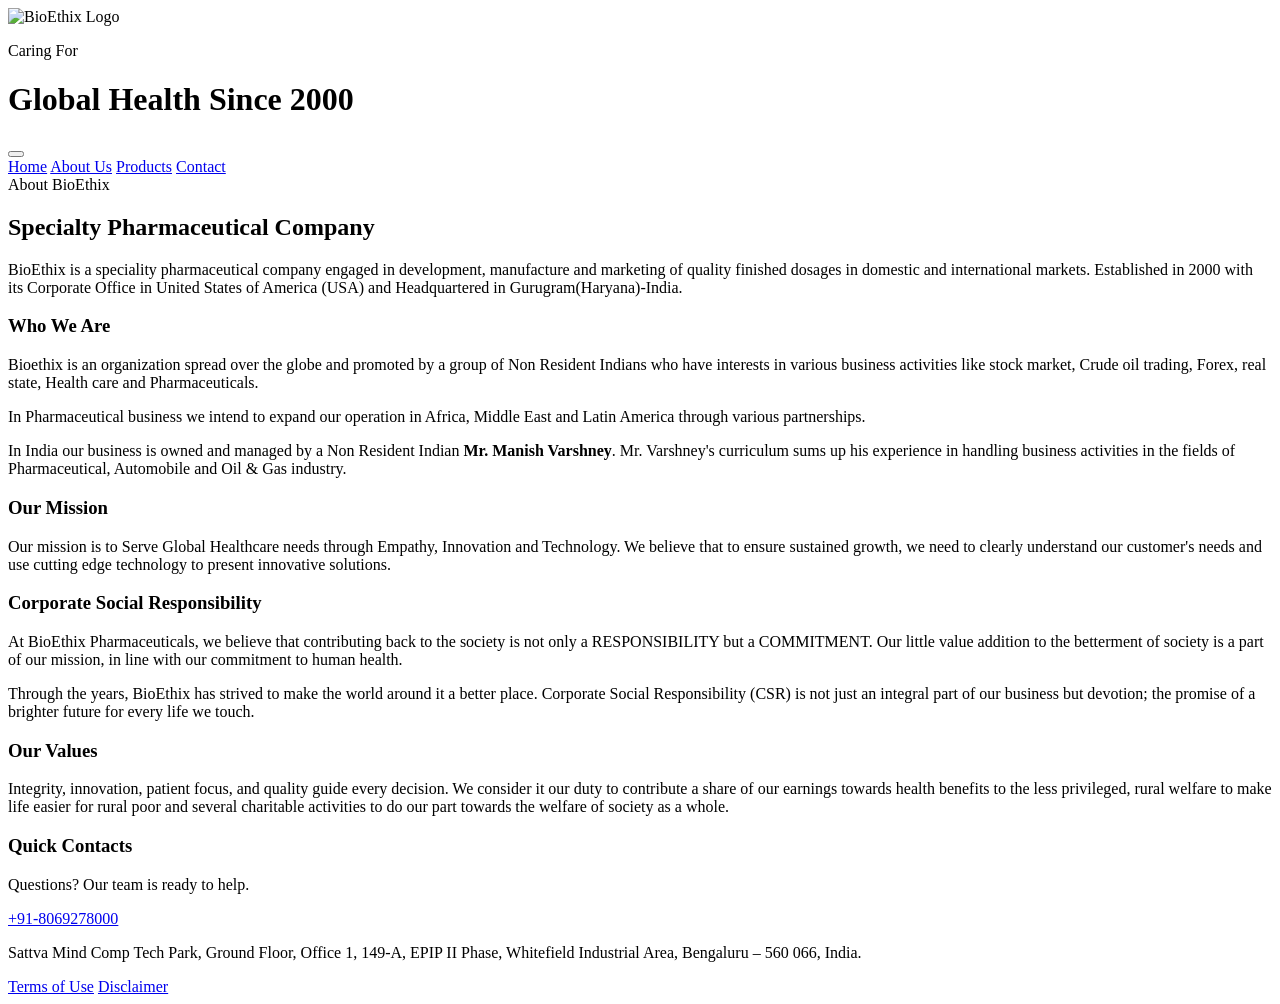
==== about.html @ 35dc86ee ".push -u origin main" ====
<!DOCTYPE html>
<html lang="en">
<head>
    <meta charset="UTF-8">
    <meta name="viewport" content="width=device-width, initial-scale=1.0">
    <title>About Us | BioEthix Pharmaceuticals – Our Mission &amp; Values</title>
    <meta name="description" content="Learn about BioEthix Pharmaceuticals – a global specialty pharma company founded in 2000, led by NRI entrepreneurs, with operations in India, USA, Africa, and the Middle East.">
    <meta name="robots" content="index, follow">
    <link rel="canonical" href="https://www.bioethix.com/about.html">

    <!-- Open Graph -->
    <meta property="og:type" content="website">
    <meta property="og:url" content="https://www.bioethix.com/about.html">
    <meta property="og:title" content="About Us | BioEthix Pharmaceuticals">
    <meta property="og:description" content="Global specialty pharma company founded in 2000. Mission, values, and CSR commitment.">
    <meta property="og:image" content="https://www.bioethix.com/logo.jpeg">
    <meta property="og:site_name" content="BioEthix Pharmaceuticals">

    <!-- Twitter Card -->
    <meta name="twitter:card" content="summary_large_image">
    <meta name="twitter:title" content="About Us | BioEthix Pharmaceuticals">
    <meta name="twitter:description" content="Global specialty pharma company founded in 2000. Mission, values, and CSR commitment.">
    <meta name="twitter:image" content="https://www.bioethix.com/logo.jpeg">

    <!-- Schema.org: AboutPage -->
    <script type="application/ld+json">
    {
      "@context": "https://schema.org",
      "@type": "AboutPage",
      "name": "About BioEthix Pharmaceuticals",
      "url": "https://www.bioethix.com/about.html",
      "description": "BioEthix Pharmaceuticals is a specialty pharma company founded in 2000, engaged in development, manufacture and marketing of quality finished dosages.",
      "publisher": {
        "@type": "Organization",
        "name": "BioEthix Pharmaceuticals Pvt. Ltd.",
        "url": "https://www.bioethix.com"
      }
    }
    </script>

    <link rel="stylesheet" href="style.css">
</head>
<body>
    <header class="site-header">
        <div class="brand">
            <img src="logo.jpeg" alt="BioEthix Logo">
            <div>
                <p>Caring For</p>
                <h1>Global Health Since 2000</h1>
            </div>
        </div>
        <button class="nav-toggle" aria-label="Toggle navigation" aria-expanded="false">
            <span></span>
            <span></span>
            <span></span>
        </button>
        <nav class="site-nav">
            <a href="index.html">Home</a>
            <a href="about.html" class="active">About Us</a>
            <a href="products.html">Products</a>
            <a href="contact.html">Contact</a>
        </nav>
    </header>

    <main>
        <section class="page-section page-intro">
            <div>
                <span class="eyebrow">About BioEthix</span>
                <h2>Specialty Pharmaceutical Company</h2>
                <p>BioEthix is a speciality pharmaceutical company engaged in development, manufacture and marketing of quality finished dosages in domestic and international markets. Established in 2000 with its Corporate Office in United States of America (USA) and Headquartered in Gurugram(Haryana)-India.</p>
            </div>
        </section>

        <section class="about-company">
            <div class="about-content">
                <h3>Who We Are</h3>
                <p>Bioethix is an organization spread over the globe and promoted by a group of Non Resident Indians who have interests in various business activities like stock market, Crude oil trading, Forex, real state, Health care and Pharmaceuticals.</p>
                <p>In Pharmaceutical business we intend to expand our operation in Africa, Middle East and Latin America through various partnerships.</p>
                <p>In India our business is owned and managed by a Non Resident Indian <strong>Mr. Manish Varshney</strong>. Mr. Varshney's curriculum sums up his experience in handling business activities in the fields of Pharmaceutical, Automobile and Oil & Gas industry.</p>
            </div>
        </section>

        <section class="overview" id="vision">
            <article>
                <h3>Our Mission</h3>
                <p>Our mission is to Serve Global Healthcare needs through Empathy, Innovation and Technology. We believe that to ensure sustained growth, we need to clearly understand our customer's needs and use cutting edge technology to present innovative solutions.</p>
            </article>
            <article>
                <h3>Corporate Social Responsibility</h3>
                <p>At BioEthix Pharmaceuticals, we believe that contributing back to the society is not only a RESPONSIBILITY but a COMMITMENT. Our little value addition to the betterment of society is a part of our mission, in line with our commitment to human health.</p>
                <p>Through the years, BioEthix has strived to make the world around it a better place. Corporate Social Responsibility (CSR) is not just an integral part of our business but devotion; the promise of a brighter future for every life we touch.</p>
            </article>
            <article>
                <h3>Our Values</h3>
                <p>Integrity, innovation, patient focus, and quality guide every decision. We consider it our duty to contribute a share of our earnings towards health benefits to the less privileged, rural welfare to make life easier for rural poor and several charitable activities to do our part towards the welfare of society as a whole.</p>
            </article>
        </section>
    </main>

    <footer class="site-footer">
        <div>
            <h3>Quick Contacts</h3>
            <p>Questions? Our team is ready to help.</p>
            <p><a href="tel:8069278000">+91-8069278000</a></p>
            <p>Sattva Mind Comp Tech Park, Ground Floor, Office 1, 149-A, EPIP II Phase, Whitefield Industrial Area, Bengaluru – 560 066, India.</p>
        </div>
        <div class="footer-links">
            <a href="#">Terms of Use</a>
            <a href="#">Disclaimer</a>
        </div>
    </footer>
    <script src="script.js"></script>
</body>
</html>
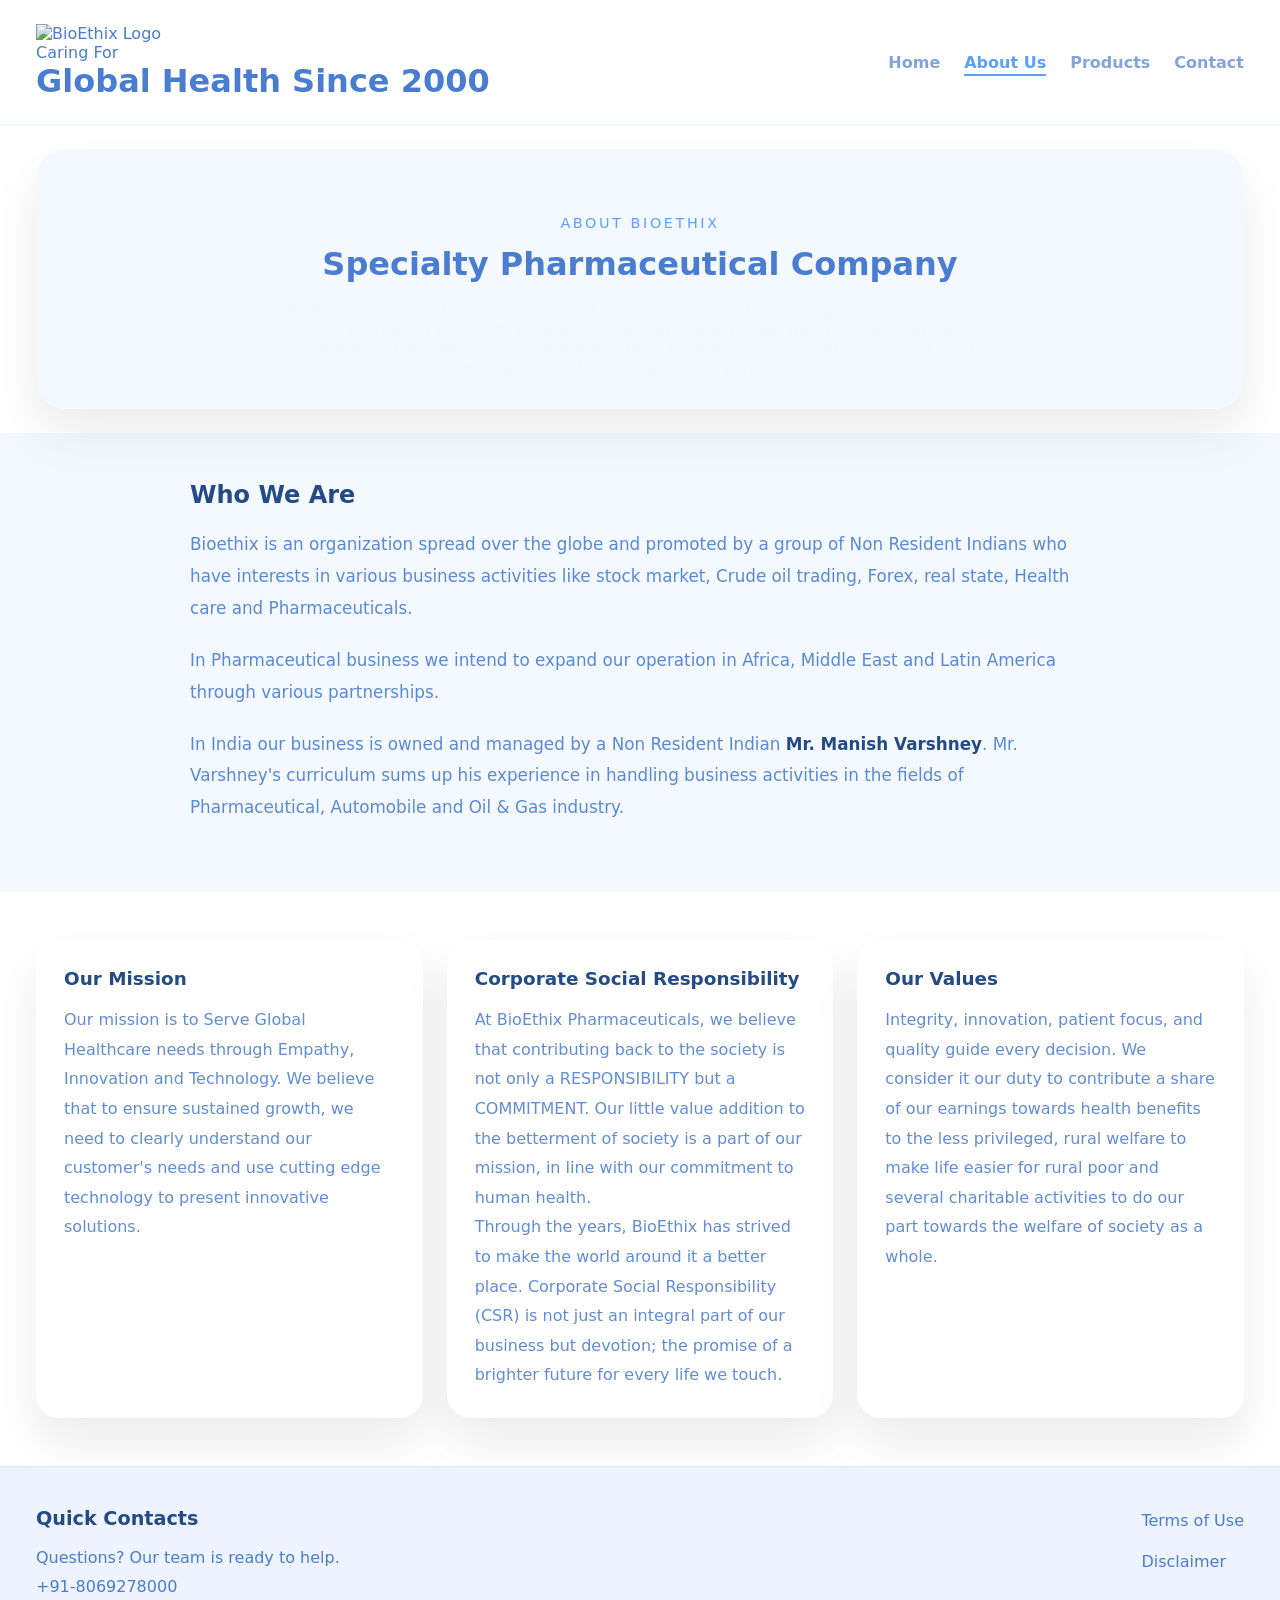
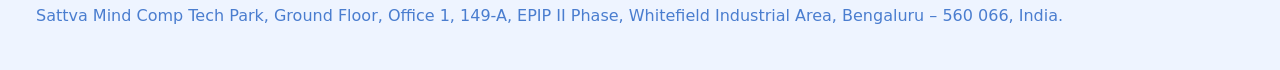
==== commit 06144c3a: ".push -u origin main" ====
--- a/about.html
+++ b/about.html
@@ -38,17 +38,17 @@
     }
     </script>
 
-    <link rel="stylesheet" href="style.css">
+    <link rel="stylesheet" href="../styles/style.css">
 </head>
 <body>
     <header class="site-header">
-        <div class="brand">
-            <img src="logo.jpeg" alt="BioEthix Logo">
+        <a href="index.html" class="brand-logo">
+            <img src="../assets/images/logo.jpeg" alt="BioEthix Logo">
             <div>
                 <p>Caring For</p>
                 <h1>Global Health Since 2000</h1>
             </div>
-        </div>
+        </a>
         <button class="nav-toggle" aria-label="Toggle navigation" aria-expanded="false">
             <span></span>
             <span></span>
@@ -109,6 +109,6 @@
             <a href="#">Disclaimer</a>
         </div>
     </footer>
-    <script src="script.js"></script>
+    <script src="../scripts/script.js"></script>
 </body>
 </html>
--- a/styles/style.css
+++ b/styles/style.css
@@ -0,0 +1,1992 @@
+* {
+    margin: 0;
+    padding: 0;
+    box-sizing: border-box;
+}
+
+:root {
+    --bg: #ffffff;
+    --surface: #f4f8ff;
+    --surface-soft: #eef4ff;
+    --text: #4a7dcf;
+    --muted: #82a4d8;
+    --primary: #5aa0ff;
+    --primary-soft: #346bbf;
+    --accent: #82b4ff;
+    --border: rgba(90, 160, 255, 0.14);
+    --shadow: 0 24px 50px rgba(0, 0, 0, 0.08);
+}
+
+html, body {
+    width: 100%;
+    min-height: 100%;
+    font-family: 'Inter', system-ui, -apple-system, BlinkMacSystemFont, 'Segoe UI', sans-serif;
+    color: var(--text);
+    background: var(--bg);
+}
+
+.page-section {
+    padding: 64px 36px 32px;
+    background: var(--surface);
+    margin: 24px 36px;
+    border-radius: 30px;
+    box-shadow: var(--shadow);
+    transition: transform 0.25s ease, box-shadow 0.25s ease, border-color 0.25s ease;
+}
+
+.page-section:hover {
+    transform: translateY(-4px);
+    box-shadow: 0 28px 70px rgba(0, 0, 0, 0.12);
+    border: 1px solid rgba(90, 160, 255, 0.18);
+}
+
+.page-section.page-intro {
+    display: flex;
+    align-items: center;
+    justify-content: center;
+    text-align: center;
+    animation: fadeInUp 0.85s ease both;
+}
+
+.page-section.page-intro .eyebrow {
+    margin-bottom: 14px;
+}
+
+.page-section.page-intro h2 {
+    font-size: clamp(2rem, 2.4vw, 2.8rem);
+    margin-bottom: 18px;
+}
+
+.page-section.page-intro p {
+    max-width: 720px;
+    margin: 0 auto;
+    color: rgba(74, 125, 207, 0.82);
+}
+
+img {
+    max-width: 100%;
+    display: block;
+    transition: transform 0.25s ease, filter 0.25s ease;
+}
+
+img:hover {
+    transform: scale(1.03);
+    filter: brightness(1.05);
+}
+
+a {
+    color: inherit;
+    text-decoration: none;
+}
+
+.site-header {
+    display: flex;
+    align-items: center;
+    justify-content: space-between;
+    padding: 24px 36px;
+    background: rgba(255, 255, 255, 0.96);
+    border-bottom: 1px solid var(--border);
+    backdrop-filter: blur(10px);
+    position: sticky;
+    top: 0;
+    z-index: 1000;
+    animation: fadeInDown 0.8s ease both;
+}
+
+.brand {
+    display: flex;
+    align-items: center;
+    gap: 16px;
+}
+
+.brand img {
+    width: 72px;
+    height: auto;
+    object-fit: contain;
+    border-radius: 12px;
+    box-shadow: 0 10px 20px rgba(0,0,0,0.08);
+    transition: transform 0.25s ease, box-shadow 0.25s ease;
+}
+
+.brand img:hover {
+    transform: scale(1.08);
+    box-shadow: 0 16px 28px rgba(0,0,0,0.16);
+}
+
+.brand p {
+    font-size: 0.95rem;
+    color: var(--muted);
+    margin-bottom: 4px;
+}
+
+.brand h1 {
+    font-size: 1.35rem;
+    color: #234b86;
+}
+
+.site-nav a {
+    position: relative;
+    font-weight: 600;
+    color: var(--muted);
+    transition: color 0.2s ease;
+}
+
+.site-nav a:hover,
+.site-nav a.active {
+    color: var(--primary);
+}
+
+.site-nav a:hover::after,
+.site-nav a.active::after {
+    width: 100%;
+}
+
+.site-nav {
+    display: flex;
+    gap: 24px;
+    align-items: center;
+}
+
+.site-nav a {
+    position: relative;
+    font-weight: 600;
+    color: var(--muted);
+    transition: color 0.2s ease;
+}
+
+.site-nav a::after {
+    content: "";
+    position: absolute;
+    left: 0;
+    bottom: -4px;
+    width: 0;
+    height: 2px;
+    background: var(--primary);
+    transition: width 0.25s ease;
+}
+
+.site-nav a:hover,
+.site-nav a.active {
+    color: var(--primary);
+}
+
+.site-nav a:hover::after,
+.site-nav a.active::after {
+    width: 100%;
+}
+
+.page-section {
+    padding: 64px 36px 32px;
+    background: var(--surface);
+    margin: 24px 36px;
+    border-radius: 30px;
+    box-shadow: var(--shadow);
+}
+
+.page-section.page-intro {
+    display: flex;
+    align-items: center;
+    justify-content: center;
+    text-align: center;
+    animation: fadeInUp 0.85s ease both;
+}
+
+.page-section.page-intro .eyebrow {
+    margin-bottom: 14px;
+}
+
+.page-section.page-intro h2 {
+    font-size: clamp(2rem, 2.4vw, 2.8rem);
+    margin-bottom: 18px;
+}
+
+.page-section.page-intro p {
+    max-width: 720px;
+    margin: 0 auto;
+    color: rgba(243, 248, 255, 0.82);
+}
+
+.hero {
+    display: grid;
+    grid-template-columns: 1.2fr 0.8fr;
+    align-items: center;
+    gap: 40px;
+    padding: 72px 36px 48px;
+}
+
+.hero-copy {
+    max-width: 620px;
+    animation: fadeInUp 0.85s ease both;
+}
+
+.eyebrow {
+    display: inline-block;
+    font-size: 0.9rem;
+    letter-spacing: 0.18em;
+    text-transform: uppercase;
+    color: var(--primary);
+    margin-bottom: 18px;
+}
+
+.hero-copy h2 {
+    font-size: clamp(2rem, 3vw, 3.4rem);
+    line-height: 1.05;
+    max-width: 10ch;
+    color: #234b86;
+    margin-bottom: 22px;
+}
+
+.hero-copy p {
+    font-size: 1rem;
+    line-height: 1.8;
+    color: rgba(74, 125, 207, 0.9);
+    margin-bottom: 30px;
+}
+
+.btn-secondary {
+    background: rgba(90, 160, 255, 0.12);
+    color: var(--primary);
+    border: 1px solid rgba(90, 160, 255, 0.24);
+}
+
+.hero-actions {
+    display: flex;
+    gap: 16px;
+    flex-wrap: wrap;
+}
+
+.btn {
+    display: inline-flex;
+    align-items: center;
+    justify-content: center;
+    padding: 14px 26px;
+    border-radius: 32px;
+    font-weight: 700;
+    transition: transform 0.2s ease, background 0.2s ease, box-shadow 0.2s ease;
+}
+
+.btn:hover {
+    transform: translateY(-2px);
+    box-shadow: 0 20px 36px rgba(90, 160, 255, 0.24);
+}
+
+.btn-primary {
+    background: linear-gradient(135deg, var(--accent), var(--primary));
+    color: #fff;
+    box-shadow: 0 12px 24px rgba(90, 160, 255, 0.2);
+}
+
+.btn-secondary {
+    background: rgba(255, 255, 255, 0.08);
+    color: var(--accent);
+    border: 1px solid rgba(90, 160, 255, 0.25);
+}
+
+.hero-media {
+    display: flex;
+    justify-content: center;
+    animation: fadeInUp 0.8s ease both;
+}
+
+.highlight-card {
+    width: 100%;
+    min-height: 320px;
+    padding: 28px;
+    border-radius: 30px;
+    background: linear-gradient(180deg, #e8f3ff 0%, #ffffff 100%);
+    box-shadow: 0 20px 45px rgba(0, 0, 0, 0.12);
+    display: flex;
+    flex-direction: column;
+    justify-content: center;
+    gap: 16px;
+    animation: fadeInUp 0.9s ease both;
+    transition: transform 0.25s ease, box-shadow 0.25s ease, border-color 0.25s ease;
+}
+
+.highlight-card:hover {
+    transform: translateY(-4px);
+    box-shadow: 0 28px 60px rgba(90, 160, 255, 0.14);
+    border: 1px solid rgba(90, 160, 255, 0.16);
+}
+
+.vision-card {
+    cursor: pointer;
+    transition: transform 0.28s ease, box-shadow 0.28s ease, background 0.28s ease;
+}
+
+.vision-card:hover {
+    transform: translateY(-4px);
+    box-shadow: 0 22px 44px rgba(90, 160, 255, 0.16);
+}
+
+.vision-card.pop {
+    transform: scale(1.04);
+    background: linear-gradient(135deg, #ffffff 0%, #e8f3ff 100%);
+    box-shadow: 0 30px 60px rgba(90, 160, 255, 0.16);
+}
+
+.vision-card.pop span,
+.vision-card.pop p {
+    color: #234b86;
+}
+
+.vision-card.pop::after {
+    content: "Popped — click again to close";
+    display: block;
+    margin-top: 18px;
+    font-size: 0.92rem;
+    color: #0f4d91;
+}
+
+.highlight-card span {
+    font-weight: 700;
+    color: var(--accent);
+    text-transform: uppercase;
+    letter-spacing: 0.18em;
+}
+
+.highlight-card p {
+    color: #234b86;
+    font-size: 1.05rem;
+    line-height: 1.8;
+}
+
+.overview {
+    display: grid;
+    grid-template-columns: repeat(3, minmax(0, 1fr));
+    gap: 24px;
+    padding: 48px 36px;
+}
+
+.overview article {
+    background: #ffffff;
+    padding: 28px;
+    border-radius: 24px;
+    box-shadow: var(--shadow);
+    animation: fadeInUp 0.9s ease both;
+    transition: transform 0.25s ease, box-shadow 0.25s ease, border-color 0.25s ease;
+}
+
+.overview article:hover {
+    transform: translateY(-4px);
+    box-shadow: 0 28px 60px rgba(90, 160, 255, 0.12);
+    border: 1px solid rgba(90, 160, 255, 0.16);
+}
+
+.overview h3 {
+    font-size: 1.15rem;
+    margin-bottom: 16px;
+    color: #234b86;
+}
+
+.overview p {
+    color: rgba(74, 125, 207, 0.88);
+    line-height: 1.85;
+}
+
+.product-section {
+    padding: 24px 36px 48px;
+}
+
+.section-header {
+    max-width: 720px;
+    margin-bottom: 28px;
+}
+
+.section-header h2 {
+    font-size: 2rem;
+    color: #234b86;
+    margin-bottom: 12px;
+}
+
+.section-header p {
+    color: rgba(74, 125, 207, 0.88);
+    line-height: 1.8;
+}
+
+.product-group {
+    margin-bottom: 24px;
+    background: var(--surface);
+    border: 1px solid rgba(255, 255, 255, 0.08);
+    border-radius: 20px;
+    padding: 20px;
+    box-shadow: 0 16px 40px rgba(0, 0, 0, 0.12);
+    transition: transform 0.25s ease, box-shadow 0.25s ease, border-color 0.25s ease;
+}
+
+.product-group:hover {
+    transform: translateY(-4px);
+    box-shadow: 0 24px 50px rgba(90, 160, 255, 0.14);
+    border: 1px solid rgba(90, 160, 255, 0.16);
+}
+
+.product-group-header {
+    margin-bottom: 0;
+}
+
+.product-group-intro {
+    display: grid;
+    grid-template-columns: 120px 1fr;
+    gap: 16px;
+    align-items: center;
+    margin-bottom: 16px;
+}
+
+.product-group-media {
+    border-radius: 16px;
+    overflow: hidden;
+    box-shadow: 0 12px 32px rgba(0, 0, 0, 0.15);
+    min-height: 120px;
+}
+
+.product-group-media img {
+    width: 100%;
+    height: 100%;
+    object-fit: cover;
+    display: block;
+}
+
+.product-group-header {
+    margin-bottom: 0;
+}
+
+.product-group-header h3 {
+    font-size: 1.35rem;
+    color: #234b86;
+    margin-bottom: 6px;
+    letter-spacing: 0.02em;
+}
+
+.product-group-header p {
+    color: rgba(74, 125, 207, 0.88);
+    line-height: 1.5;
+    font-size: 0.9rem;
+    max-width: 780px;
+}
+
+.product-grid {
+    display: grid;
+    grid-template-columns: repeat(4, minmax(160px, 1fr));
+    gap: 14px;
+}
+
+.product-card {
+    position: relative;
+    background: #ffffff;
+    padding: 14px;
+    border-radius: 18px;
+    min-height: 260px;
+    border: 1px solid rgba(90, 160, 255, 0.12);
+    box-shadow: 0 16px 32px rgba(0, 0, 0, 0.06);
+    transition: transform 0.28s ease, box-shadow 0.28s ease, background 0.28s ease;
+    cursor: pointer;
+    overflow: hidden;
+    animation: fadeInUp 0.65s ease both;
+}
+
+.product-card::before {
+    content: "";
+    position: absolute;
+    inset: 0;
+    border-radius: inherit;
+    pointer-events: none;
+    box-shadow: inset 0 0 0 1px rgba(90, 160, 255, 0.06);
+}
+
+.product-card:hover {
+    transform: translateY(-6px) scale(1.01);
+    box-shadow: 0 24px 48px rgba(90, 160, 255, 0.14);
+    background: #f4f8ff;
+}
+
+.product-card:nth-child(4n+1) {
+    animation-delay: 0.04s;
+}
+
+.product-card:nth-child(4n+2) {
+    animation-delay: 0.08s;
+}
+
+.product-card:nth-child(4n+3) {
+    animation-delay: 0.12s;
+}
+
+.product-card:nth-child(4n+4) {
+    animation-delay: 0.16s;
+}
+
+.product-card.expanded {
+    transform: scale(1.03);
+    z-index: 2;
+    box-shadow: 0 32px 80px rgba(90, 160, 255, 0.22);
+    background: linear-gradient(180deg, #ffffff 0%, #e9f1ff 100%);
+}
+
+.product-card.expanded .product-image img {
+    transform: scale(1.14);
+}
+
+.product-card.expanded h4 {
+    font-size: 1.35rem;
+}
+
+.product-card.expanded p {
+    font-size: 1.02rem;
+}
+
+.product-card.expanded::after {
+    content: "Click again to collapse";
+    display: block;
+    margin-top: 18px;
+    font-size: 0.9rem;
+    color: #2851a3;
+}
+
+.product-image {
+    overflow: hidden;
+    border-radius: 12px;
+    margin-bottom: 10px;
+    min-height: 100px;
+    aspect-ratio: 4 / 3;
+}
+
+.product-image img,
+.product-card > img {
+    width: 100%;
+    height: 120px;
+    display: block;
+    object-fit: cover;
+    object-position: center;
+    border-radius: 12px;
+    margin-bottom: 14px;
+    transition: transform 0.35s ease;
+}
+
+.product-card:hover > img,
+.product-card:hover .product-image img {
+    transform: scale(1.05);
+}
+
+.product-card h4 {
+    color: #1a4d8f;
+    margin-bottom: 8px;
+    font-size: 1.1rem;
+    font-weight: 800;
+    display: flex;
+    align-items: center;
+    gap: 6px;
+    flex-wrap: wrap;
+    background: linear-gradient(135deg, #1a4d8f 0%, #2563eb 50%, #3b82f6 100%);
+    -webkit-background-clip: text;
+    -webkit-text-fill-color: transparent;
+    background-clip: text;
+}
+
+.trademark {
+    display: inline-flex;
+    align-items: center;
+    justify-content: center;
+    font-size: 0.6em;
+    font-weight: 900;
+    color: white;
+    background: #e63946;
+    border-radius: 50%;
+    width: 1.2em;
+    height: 1.2em;
+    padding: 0;
+    margin: 0;
+    line-height: 1;
+}
+
+.product-card p {
+    color: #5f6c7a;
+    line-height: 1.5;
+    font-size: 0.85rem;
+    margin-bottom: 6px;
+}
+
+.product-card .tagline {
+    color: #5aa0ff;
+    font-weight: 600;
+    font-size: 0.9rem;
+    margin-bottom: 10px;
+}
+
+/* Women Care - Individual Product Colors */
+.product-group:nth-child(1) .product-card:nth-child(1) h4 {
+    background: linear-gradient(90deg, #c41e3a 0%, #ffd700 100%);
+    -webkit-background-clip: text;
+    -webkit-text-fill-color: transparent;
+    background-clip: text;
+}
+
+.product-group:nth-child(1) .product-card:nth-child(2) h4 {
+    background: linear-gradient(90deg, #8b1538 0%, #d4af37 100%);
+    -webkit-background-clip: text;
+    -webkit-text-fill-color: transparent;
+    background-clip: text;
+}
+
+.product-group:nth-child(1) .product-card:nth-child(3) h4 {
+    background: linear-gradient(90deg, #1e3a8a 0%, #fbbf24 100%);
+    -webkit-background-clip: text;
+    -webkit-text-fill-color: transparent;
+    background-clip: text;
+}
+
+.product-group:nth-child(1) .product-card:nth-child(4) h4 {
+    background: linear-gradient(90deg, #dc2626 0%, #fbbf24 100%);
+    -webkit-background-clip: text;
+    -webkit-text-fill-color: transparent;
+    background-clip: text;
+}
+
+.product-group:nth-child(1) .product-card:nth-child(5) h4 {
+    background: linear-gradient(90deg, #7c2d12 0%, #dc2626 100%);
+    -webkit-background-clip: text;
+    -webkit-text-fill-color: transparent;
+    background-clip: text;
+}
+
+.product-group:nth-child(1) .product-card:nth-child(6) h4 {
+    background: linear-gradient(90deg, #1e40af 0%, #ec4899 100%);
+    -webkit-background-clip: text;
+    -webkit-text-fill-color: transparent;
+    background-clip: text;
+}
+
+.product-group:nth-child(1) .product-card:nth-child(7) h4 {
+    background: linear-gradient(90deg, #166534 0%, #fbbf24 100%);
+    -webkit-background-clip: text;
+    -webkit-text-fill-color: transparent;
+    background-clip: text;
+}
+
+.product-group:nth-child(1) .product-card:nth-child(8) h4 {
+    background: linear-gradient(90deg, #c41e3a 0%, #fbbf24 100%);
+    -webkit-background-clip: text;
+    -webkit-text-fill-color: transparent;
+    background-clip: text;
+}
+
+.product-group:nth-child(1) .product-card:nth-child(9) h4 {
+    background: linear-gradient(90deg, #c41e3a 0%, #fbbf24 100%);
+    -webkit-background-clip: text;
+    -webkit-text-fill-color: transparent;
+    background-clip: text;
+}
+
+/* Kids Care - Individual Product Colors */
+.product-group:nth-child(2) .product-card:nth-child(1) h4 {
+    background: linear-gradient(90deg, #5b21b6 0%, #22c55e 100%);
+    -webkit-background-clip: text;
+    -webkit-text-fill-color: transparent;
+    background-clip: text;
+}
+
+.product-group:nth-child(2) .product-card:nth-child(2) h4 {
+    background: linear-gradient(90deg, #0369a1 0%, #fbbf24 100%);
+    -webkit-background-clip: text;
+    -webkit-text-fill-color: transparent;
+    background-clip: text;
+}
+
+.product-group:nth-child(2) .product-card:nth-child(3) h4 {
+    background: linear-gradient(90deg, #1e3a8a 0%, #dc2626 100%);
+    -webkit-background-clip: text;
+    -webkit-text-fill-color: transparent;
+    background-clip: text;
+}
+
+.product-group:nth-child(2) .product-card:nth-child(4) h4 {
+    background: linear-gradient(90deg, #dc2626 0%, #fbbf24 100%);
+    -webkit-background-clip: text;
+    -webkit-text-fill-color: transparent;
+    background-clip: text;
+}
+
+.product-group:nth-child(2) .product-card:nth-child(5) h4 {
+    background: linear-gradient(90deg, #dc2626 0%, #fbbf24 100%);
+    -webkit-background-clip: text;
+    -webkit-text-fill-color: transparent;
+    background-clip: text;
+}
+
+/* Bone & Joint - Individual Product Colors */
+.product-group:nth-child(3) .product-card:nth-child(1) h4 {
+    background: linear-gradient(90deg, #1e3a8a 0%, #fbbf24 100%);
+    -webkit-background-clip: text;
+    -webkit-text-fill-color: transparent;
+    background-clip: text;
+}
+
+.product-group:nth-child(3) .product-card:nth-child(2) h4 {
+    background: linear-gradient(90deg, #1e3a8a 0%, #1e40af 100%);
+    -webkit-background-clip: text;
+    -webkit-text-fill-color: transparent;
+    background-clip: text;
+}
+
+.product-group:nth-child(3) .product-card:nth-child(3) h4 {
+    background: linear-gradient(90deg, #ea580c 0%, #dc2626 100%);
+    -webkit-background-clip: text;
+    -webkit-text-fill-color: transparent;
+    background-clip: text;
+}
+
+.product-group:nth-child(3) .product-card:nth-child(4) h4 {
+    background: linear-gradient(90deg, #1e3a8a 0%, #3b82f6 100%);
+    -webkit-background-clip: text;
+    -webkit-text-fill-color: transparent;
+    background-clip: text;
+}
+
+.product-group:nth-child(3) .product-card:nth-child(5) h4 {
+    background: linear-gradient(90deg, #1e3a8a 0%, #fbbf24 100%);
+    -webkit-background-clip: text;
+    -webkit-text-fill-color: transparent;
+    background-clip: text;
+}
+
+.product-card .ingredients {
+    color: #4a7dcf;
+    font-size: 0.8rem;
+    line-height: 1.4;
+    font-weight: 500;
+}
+
+.stats {
+    display: grid;
+    grid-template-columns: repeat(3, minmax(0, 1fr));
+    gap: 20px;
+    padding: 0 36px 48px;
+}
+
+.stat-card {
+    background: #ffffff;
+    border-radius: 24px;
+    padding: 28px;
+    text-align: center;
+    box-shadow: 0 20px 40px rgba(0,0,0,0.05);
+    transition: transform 0.25s ease, box-shadow 0.25s ease, border-color 0.25s ease;
+}
+
+.stat-card:hover {
+    transform: translateY(-4px);
+    box-shadow: 0 28px 50px rgba(90, 160, 255, 0.12);
+    border: 1px solid rgba(90, 160, 255, 0.16);
+}
+
+.stat-card strong {
+    display: block;
+    font-size: 2.8rem;
+    color: var(--accent);
+    margin-bottom: 10px;
+}
+
+.stat-card p {
+    color: rgba(74, 125, 207, 0.88);
+    line-height: 1.75;
+}
+
+.site-footer {
+    background: #eef4ff;
+    color: #234b86;
+    padding: 40px 36px;
+    display: flex;
+    justify-content: space-between;
+    gap: 20px;
+    flex-wrap: wrap;
+    border-top: 1px solid rgba(90, 160, 255, 0.14);
+    animation: fadeInUp 0.8s ease both;
+}
+
+.site-footer h3 {
+    margin-bottom: 14px;
+    font-size: 1.2rem;
+    color: #234b86;
+}
+
+.site-footer p,
+.site-footer a {
+    color: #4a7dcf;
+    line-height: 1.8;
+}
+
+.site-footer a {
+    transition: color 0.2s ease;
+}
+
+.site-footer a:hover {
+    color: var(--accent);
+}
+
+/* About Section */
+.about-section {
+    padding: 48px 36px;
+    background: var(--surface);
+}
+
+.about-content {
+    max-width: 900px;
+    margin: 0 auto;
+}
+
+.about-content p {
+    font-size: 1.05rem;
+    line-height: 1.9;
+    color: rgba(74, 125, 207, 0.9);
+    margin-bottom: 20px;
+}
+
+.about-content strong {
+    color: #234b86;
+}
+
+/* Services Section */
+.services-section {
+    padding: 48px 36px;
+}
+
+.services-grid {
+    display: grid;
+    grid-template-columns: repeat(auto-fit, minmax(260px, 1fr));
+    gap: 24px;
+    margin-top: 32px;
+}
+
+.service-card {
+    background: #ffffff;
+    padding: 28px;
+    border-radius: 24px;
+    box-shadow: var(--shadow);
+    transition: transform 0.25s ease, box-shadow 0.25s ease, border-color 0.25s ease;
+    border: 1px solid transparent;
+}
+
+.service-card:hover {
+    transform: translateY(-4px);
+    box-shadow: 0 28px 60px rgba(90, 160, 255, 0.12);
+    border: 1px solid rgba(90, 160, 255, 0.16);
+}
+
+.service-card h3 {
+    font-size: 1.25rem;
+    color: #234b86;
+    margin-bottom: 14px;
+}
+
+.service-card p {
+    color: rgba(74, 125, 207, 0.88);
+    line-height: 1.8;
+}
+
+/* Offerings Section */
+.offerings-section {
+    padding: 48px 36px;
+    background: var(--surface);
+}
+
+.offerings-grid {
+    display: grid;
+    grid-template-columns: repeat(auto-fit, minmax(240px, 1fr));
+    gap: 24px;
+    margin-top: 32px;
+}
+
+.offering-card {
+    background: #ffffff;
+    padding: 28px;
+    border-radius: 24px;
+    box-shadow: var(--shadow);
+    transition: transform 0.25s ease, box-shadow 0.25s ease, border-color 0.25s ease;
+    border: 1px solid transparent;
+}
+
+.offering-card:hover {
+    transform: translateY(-4px);
+    box-shadow: 0 28px 60px rgba(90, 160, 255, 0.12);
+    border: 1px solid rgba(90, 160, 255, 0.16);
+}
+
+.offering-card h3 {
+    font-size: 1.15rem;
+    color: var(--primary);
+    margin-bottom: 14px;
+}
+
+.offering-card p {
+    color: rgba(74, 125, 207, 0.88);
+    line-height: 1.8;
+}
+
+/* About Company Section */
+.about-company {
+    padding: 48px 36px;
+    background: var(--surface);
+}
+
+.about-company .about-content {
+    max-width: 900px;
+    margin: 0 auto;
+}
+
+.about-company h3 {
+    font-size: 1.5rem;
+    color: #234b86;
+    margin-bottom: 20px;
+}
+
+.about-company p {
+    font-size: 1.05rem;
+    line-height: 1.9;
+    color: rgba(74, 125, 207, 0.9);
+    margin-bottom: 20px;
+}
+
+.about-company strong {
+    color: #234b86;
+}
+
+@keyframes fadeInUp {
+    from {
+        opacity: 0;
+        transform: translateY(24px);
+    }
+    to {
+        opacity: 1;
+        transform: translateY(0);
+    }
+}
+
+@keyframes fadeInDown {
+    from {
+        opacity: 0;
+        transform: translateY(-24px);
+    }
+    to {
+        opacity: 1;
+        transform: translateY(0);
+    }
+}
+
+.footer-links {
+    display: flex;
+    flex-direction: column;
+    gap: 12px;
+}
+
+/* Contact Form Styles */
+.contact-form-section {
+    display: grid;
+    grid-template-columns: 1.2fr 0.8fr;
+    gap: 40px;
+    padding: 48px 36px;
+    animation: fadeInUp 0.85s ease both;
+}
+
+.form-container {
+    background: #ffffff;
+    padding: 36px;
+    border-radius: 24px;
+    box-shadow: var(--shadow);
+    border: 1px solid rgba(90, 160, 255, 0.08);
+}
+
+.form-container h2 {
+    font-size: clamp(1.5rem, 2vw, 2rem);
+    color: #234b86;
+    margin-bottom: 12px;
+}
+
+.form-container > p {
+    color: rgba(74, 125, 207, 0.88);
+    margin-bottom: 28px;
+    line-height: 1.6;
+}
+
+.contact-form {
+    display: flex;
+    flex-direction: column;
+    gap: 20px;
+}
+
+.form-row {
+    display: grid;
+    grid-template-columns: 1fr 1fr;
+    gap: 16px;
+}
+
+.form-group {
+    display: flex;
+    flex-direction: column;
+    gap: 8px;
+}
+
+.form-group label {
+    font-weight: 600;
+    color: #234b86;
+    font-size: 0.95rem;
+    letter-spacing: 0.3px;
+}
+
+.required {
+    color: #e63946;
+    margin-left: 2px;
+}
+
+.form-group input,
+.form-group textarea,
+.form-group select {
+    padding: 12px 14px;
+    border: 2px solid rgba(90, 160, 255, 0.15);
+    border-radius: 12px;
+    font-family: inherit;
+    font-size: 0.95rem;
+    color: #234b86;
+    background: rgba(255, 255, 255, 0.6);
+    transition: all 0.25s ease;
+    outline: none;
+}
+
+.form-group input::placeholder,
+.form-group textarea::placeholder {
+    color: rgba(74, 125, 207, 0.5);
+}
+
+.form-group input:focus,
+.form-group textarea:focus,
+.form-group select:focus {
+    border-color: var(--primary);
+    background: #ffffff;
+    box-shadow: 0 0 0 3px rgba(90, 160, 255, 0.1);
+}
+
+.form-group input:invalid:not(:placeholder-shown),
+.form-group textarea:invalid:not(:placeholder-shown),
+.form-group select:invalid:not(:placeholder-shown) {
+    border-color: #e63946;
+    background: rgba(230, 57, 70, 0.03);
+}
+
+.form-group textarea {
+    resize: vertical;
+    min-height: 120px;
+}
+
+.form-group select {
+    cursor: pointer;
+}
+
+.checkbox-group {
+    flex-direction: row;
+    align-items: center;
+    gap: 12px;
+}
+
+.checkbox-group label {
+    display: flex;
+    align-items: center;
+    gap: 10px;
+    margin: 0;
+    font-weight: 500;
+    cursor: pointer;
+}
+
+.checkbox-group input[type="checkbox"] {
+    width: 18px;
+    height: 18px;
+    cursor: pointer;
+    accent-color: var(--primary);
+}
+
+.error-message {
+    font-size: 0.85rem;
+    color: #e63946;
+    min-height: 20px;
+    display: block;
+}
+
+.btn-submit {
+    margin-top: 12px;
+    padding: 14px 32px;
+    width: 100%;
+    font-size: 1rem;
+    border: none;
+    cursor: pointer;
+}
+
+.btn-submit:disabled {
+    opacity: 0.7;
+    cursor: not-allowed;
+}
+
+.form-message {
+    padding: 14px 16px;
+    border-radius: 12px;
+    font-weight: 500;
+    min-height: 20px;
+    text-align: center;
+    animation: fadeInUp 0.4s ease both;
+}
+
+.form-message.success {
+    background: rgba(34, 197, 94, 0.1);
+    color: #16a34a;
+    border: 1px solid rgba(34, 197, 94, 0.3);
+}
+
+.form-message.error {
+    background: rgba(230, 57, 70, 0.1);
+    color: #e63946;
+    border: 1px solid rgba(230, 57, 70, 0.3);
+}
+
+.contact-info {
+    background: var(--surface);
+    padding: 36px;
+    border-radius: 24px;
+    display: flex;
+    flex-direction: column;
+    gap: 24px;
+    height: fit-content;
+    animation: fadeInUp 0.9s ease both;
+}
+
+.contact-info h3 {
+    font-size: 1.4rem;
+    color: #234b86;
+    margin-bottom: 8px;
+}
+
+.contact-info article {
+    background: #ffffff;
+    padding: 20px;
+    border-radius: 16px;
+    border: 1px solid rgba(90, 160, 255, 0.08);
+    transition: all 0.25s ease;
+}
+
+.contact-info article:hover {
+    border-color: rgba(90, 160, 255, 0.2);
+    box-shadow: 0 8px 20px rgba(90, 160, 255, 0.08);
+}
+
+.contact-info h4 {
+    color: #234b86;
+    margin-bottom: 8px;
+    font-size: 1.05rem;
+}
+
+.contact-info p {
+    color: rgba(74, 125, 207, 0.88);
+    line-height: 1.6;
+    font-size: 0.95rem;
+}
+
+.contact-info a {
+    color: var(--primary);
+    font-weight: 600;
+    transition: color 0.2s ease;
+}
+
+.contact-info a:hover {
+    color: var(--primary-soft);
+}
+
+.contact-info small {
+    display: block;
+    color: rgba(74, 125, 207, 0.7);
+    font-size: 0.85rem;
+    margin-top: 6px;
+}
+
+/* Responsive Design */
+@media (max-width: 768px) {
+    .contact-form-section {
+        grid-template-columns: 1fr;
+        gap: 24px;
+        padding: 24px 16px;
+    }
+
+    .form-container,
+    .contact-info {
+        padding: 24px;
+    }
+
+    .form-row {
+        grid-template-columns: 1fr;
+    }
+
+    .contact-info {
+        height: auto;
+    }
+}
+
+.footer-links a:hover {
+    color: #ffffff;
+}
+
+.nav-toggle {
+    display: none;
+    flex-direction: column;
+    gap: 6px;
+    background: none;
+    border: none;
+    cursor: pointer;
+    padding: 8px;
+}
+
+.nav-toggle span {
+    width: 25px;
+    height: 3px;
+    background: var(--primary);
+    border-radius: 2px;
+    transition: all 0.3s ease;
+}
+
+.nav-toggle.active span:nth-child(1) {
+    transform: rotate(45deg) translate(8px, 8px);
+}
+
+.nav-toggle.active span:nth-child(2) {
+    opacity: 0;
+}
+
+.nav-toggle.active span:nth-child(3) {
+    transform: rotate(-45deg) translate(7px, -7px);
+}
+
+/* Large Desktops (1440px+) */
+@media (min-width: 1440px) {
+    .page-section {
+        padding: 80px 48px 40px;
+        margin: 32px 48px;
+    }
+
+    .hero {
+        padding: 96px 48px 64px;
+        gap: 60px;
+    }
+
+    .overview,
+    .stats {
+        padding: 64px 48px;
+    }
+
+    .product-section {
+        padding: 32px 48px 64px;
+    }
+}
+
+/* Standard Desktops (1024px - 1440px) */
+@media (max-width: 1440px) and (min-width: 1024px) {
+    .product-grid {
+        grid-template-columns: repeat(4, minmax(140px, 1fr));
+    }
+}
+
+/* Tablets & Small Desktops (768px - 1024px) */
+@media (max-width: 1024px) {
+    .page-section {
+        padding: 56px 28px 28px;
+        margin: 20px 28px;
+        border-radius: 20px;
+    }
+
+    .hero {
+        grid-template-columns: 1fr;
+        padding: 56px 28px 40px;
+        gap: 32px;
+    }
+
+    .hero-copy h2 {
+        font-size: clamp(1.5rem, 2.5vw, 2.8rem);
+        max-width: 12ch;
+    }
+
+    .hero-copy p {
+        font-size: 0.95rem;
+    }
+
+    .overview {
+        grid-template-columns: repeat(2, 1fr);
+        gap: 20px;
+        padding: 40px 28px;
+    }
+
+    .overview article {
+        padding: 24px;
+    }
+
+    .product-grid {
+        grid-template-columns: repeat(3, minmax(120px, 1fr));
+        gap: 12px;
+    }
+
+    .product-card {
+        min-height: 240px;
+        padding: 12px;
+    }
+
+    .product-section {
+        padding: 20px 28px 40px;
+    }
+
+    .stats {
+        grid-template-columns: repeat(2, 1fr);
+        gap: 18px;
+        padding: 0 28px 40px;
+    }
+
+    .stat-card {
+        padding: 24px;
+    }
+
+    .stat-card strong {
+        font-size: 2.2rem;
+    }
+
+    .services-grid,
+    .offerings-grid {
+        grid-template-columns: repeat(2, 1fr);
+    }
+
+    .section-header h2 {
+        font-size: 1.6rem;
+    }
+
+    .site-footer {
+        padding: 32px 28px;
+    }
+
+    .brand h1 {
+        font-size: 1.1rem;
+    }
+
+    .brand img {
+        width: 56px;
+    }
+
+    .site-header {
+        padding: 16px 28px;
+        position: relative;
+    }
+
+    .nav-toggle {
+        display: flex;
+    }
+
+    .site-nav {
+        position: fixed;
+        top: 70px;
+        left: 0;
+        right: 0;
+        flex-direction: column;
+        width: 100%;
+        background: #ffffff;
+        padding: 16px 28px;
+        box-shadow: 0 20px 40px rgba(0, 0, 0, 0.12);
+        max-height: 0;
+        overflow: hidden;
+        transition: max-height 0.35s cubic-bezier(0.4, 0, 0.2, 1);
+        gap: 0;
+        z-index: 999;
+    }
+
+    .site-nav.open {
+        max-height: 85vh;
+        overflow-y: auto;
+    }
+
+    .site-nav a {
+        padding: 12px 0;
+        border-bottom: 1px solid rgba(90, 160, 255, 0.1);
+        display: block;
+    }
+
+    .site-nav a:last-child {
+        border-bottom: none;
+    }
+}
+
+/* Small Tablets (480px - 768px) */
+@media (max-width: 768px) {
+    * {
+        -webkit-tap-highlight-color: transparent;
+    }
+
+    html, body {
+        font-size: 15px;
+    }
+
+    .page-section {
+        padding: 48px 20px 24px;
+        margin: 16px 20px;
+        border-radius: 16px;
+    }
+
+    .site-header {
+        padding: 14px 20px;
+        gap: 12px;
+        flex-direction: row;
+        align-items: center;
+        justify-content: space-between;
+        position: sticky;
+    }
+
+    .brand {
+        gap: 12px;
+    }
+
+    .brand img {
+        width: 48px;
+    }
+
+    .brand h1 {
+        font-size: 1rem;
+    }
+
+    .brand p {
+        font-size: 0.85rem;
+    }
+
+    .nav-toggle {
+        display: flex;
+        order: 3;
+    }
+
+    .site-nav {
+        position: fixed;
+        top: 65px;
+        left: 0;
+        right: 0;
+        background: #ffffff;
+        padding: 14px 20px;
+        box-shadow: 0 20px 40px rgba(0, 0, 0, 0.12);
+        max-height: 0;
+        overflow: hidden;
+        transition: max-height 0.35s cubic-bezier(0.4, 0, 0.2, 1);
+        flex-direction: column;
+        gap: 0;
+        width: 100%;
+        z-index: 999;
+    }
+
+    .site-nav.open {
+        max-height: 85vh;
+        overflow-y: auto;
+    }
+
+    .site-nav a {
+        padding: 10px 0;
+        border-bottom: 1px solid rgba(90, 160, 255, 0.1);
+        font-size: 0.95rem;
+    }
+
+    .site-nav a:last-child {
+        border-bottom: none;
+    }
+
+    .hero {
+        padding: 40px 20px 24px;
+        gap: 24px;
+    }
+
+    .hero-copy h2 {
+        font-size: clamp(1.3rem, 2vw, 2.2rem);
+        max-width: 12ch;
+        margin-bottom: 16px;
+    }
+
+    .hero-copy p {
+        font-size: 0.9rem;
+        line-height: 1.6;
+        margin-bottom: 20px;
+    }
+
+    .eyebrow {
+        font-size: 0.8rem;
+        margin-bottom: 12px;
+    }
+
+    .hero-actions {
+        flex-direction: column;
+        gap: 12px;
+    }
+
+    .btn {
+        padding: 12px 20px;
+        font-size: 0.95rem;
+        width: 100%;
+        border-radius: 28px;
+        min-height: 44px;
+        touch-action: manipulation;
+    }
+
+    .highlight-card {
+        min-height: 280px;
+        padding: 20px;
+        gap: 12px;
+    }
+
+    .highlight-card span {
+        font-size: 0.85rem;
+    }
+
+    .highlight-card p {
+        font-size: 0.95rem;
+    }
+
+    .about-section {
+        padding: 40px 20px;
+    }
+
+    .services-section {
+        padding: 40px 20px;
+    }
+
+    .services-grid,
+    .offerings-grid {
+        grid-template-columns: 1fr;
+        gap: 16px;
+        margin-top: 24px;
+    }
+
+    .service-card,
+    .offering-card {
+        padding: 20px;
+    }
+
+    .service-card h3,
+    .offering-card h3 {
+        font-size: 1.1rem;
+        margin-bottom: 12px;
+    }
+
+    .overview {
+        grid-template-columns: 1fr;
+        gap: 16px;
+        padding: 40px 20px;
+    }
+
+    .overview article {
+        padding: 20px;
+    }
+
+    .overview h3 {
+        font-size: 1rem;
+        margin-bottom: 12px;
+    }
+
+    .overview p {
+        font-size: 0.9rem;
+        line-height: 1.6;
+    }
+
+    .product-section {
+        padding: 20px 20px 40px;
+    }
+
+    .section-header {
+        margin-bottom: 20px;
+    }
+
+    .section-header h2 {
+        font-size: 1.4rem;
+        margin-bottom: 8px;
+    }
+
+    .section-header p {
+        font-size: 0.9rem;
+    }
+
+    .product-grid {
+        grid-template-columns: repeat(2, 1fr);
+        gap: 10px;
+    }
+
+    .product-card {
+        min-height: 220px;
+        padding: 10px;
+        border-radius: 14px;
+    }
+
+    .product-card h4 {
+        font-size: 0.95rem;
+        margin-bottom: 6px;
+    }
+
+    .product-card p {
+        font-size: 0.8rem;
+    }
+
+    .product-card > img {
+        height: 100px;
+        margin-bottom: 10px;
+    }
+
+    .stats {
+        grid-template-columns: 1fr;
+        gap: 14px;
+        padding: 0 20px 40px;
+    }
+
+    .stat-card {
+        padding: 20px;
+        border-radius: 16px;
+    }
+
+    .stat-card strong {
+        font-size: 2rem;
+        margin-bottom: 8px;
+    }
+
+    .stat-card p {
+        font-size: 0.9rem;
+    }
+
+    .stat-card img {
+        max-height: 80px;
+        margin-bottom: 12px;
+    }
+
+    .site-footer {
+        flex-direction: column;
+        padding: 24px 20px;
+        gap: 16px;
+    }
+
+    .site-footer h3 {
+        font-size: 1.05rem;
+        margin-bottom: 10px;
+    }
+
+    .site-footer p,
+    .site-footer a {
+        font-size: 0.9rem;
+        line-height: 1.6;
+    }
+
+    .footer-links {
+        gap: 10px;
+    }
+
+    .about-content p {
+        font-size: 0.95rem;
+        line-height: 1.7;
+    }
+
+    .about-company {
+        padding: 40px 20px;
+    }
+
+    .about-company h3 {
+        font-size: 1.3rem;
+    }
+
+    .about-company p {
+        font-size: 0.95rem;
+    }
+}
+
+/* Mobile Phones (up to 480px) */
+@media (max-width: 480px) {
+    html, body {
+        font-size: 14px;
+    }
+
+    .page-section {
+        padding: 40px 16px 20px;
+        margin: 12px 16px;
+        border-radius: 14px;
+    }
+
+    .site-header {
+        padding: 12px 16px;
+        gap: 8px;
+    }
+
+    .brand {
+        gap: 10px;
+        min-width: 0;
+    }
+
+    .brand img {
+        width: 40px;
+        flex-shrink: 0;
+    }
+
+    .brand div {
+        min-width: 0;
+    }
+
+    .brand h1 {
+        font-size: 0.9rem;
+        white-space: nowrap;
+        overflow: hidden;
+        text-overflow: ellipsis;
+    }
+
+    .brand p {
+        font-size: 0.75rem;
+        margin-bottom: 2px;
+    }
+
+    .nav-toggle span {
+        width: 22px;
+        height: 2.5px;
+    }
+
+    .site-nav {
+        position: fixed;
+        top: 56px;
+        left: 0;
+        right: 0;
+        background: #ffffff;
+        padding: 12px 16px;
+        box-shadow: 0 20px 40px rgba(0, 0, 0, 0.12);
+        max-height: 0;
+        overflow: hidden;
+        transition: max-height 0.35s cubic-bezier(0.4, 0, 0.2, 1);
+        flex-direction: column;
+        gap: 0;
+        width: 100%;
+        z-index: 999;
+    }
+
+    .site-nav.open {
+        max-height: 85vh;
+        overflow-y: auto;
+    }
+
+    .site-nav a {
+        padding: 8px 0;
+        font-size: 0.9rem;
+    }
+
+    .hero {
+        padding: 32px 16px 20px;
+        gap: 20px;
+    }
+
+    .hero-copy h2 {
+        font-size: clamp(1.2rem, 1.8vw, 1.8rem);
+        max-width: 12ch;
+        line-height: 1;
+        margin-bottom: 12px;
+    }
+
+    .hero-copy p {
+        font-size: 0.85rem;
+        line-height: 1.5;
+        margin-bottom: 16px;
+    }
+
+    .eyebrow {
+        font-size: 0.75rem;
+        margin-bottom: 10px;
+        letter-spacing: 0.15em;
+    }
+
+    .hero-actions {
+        gap: 10px;
+    }
+
+    .btn {
+        padding: 11px 18px;
+        font-size: 0.9rem;
+        width: 100%;
+        border-radius: 24px;
+        min-height: 40px;
+        font-weight: 600;
+    }
+
+    .highlight-card {
+        min-height: 240px;
+        padding: 16px;
+        border-radius: 12px;
+    }
+
+    .highlight-card span {
+        font-size: 0.8rem;
+    }
+
+    .highlight-card p {
+        font-size: 0.9rem;
+        line-height: 1.5;
+    }
+
+    .highlight-card img {
+        max-height: 120px;
+        object-fit: cover;
+    }
+
+    .about-section,
+    .services-section,
+    .offerings-section {
+        padding: 32px 16px;
+    }
+
+    .services-grid,
+    .offerings-grid {
+        gap: 12px;
+        margin-top: 16px;
+    }
+
+    .service-card,
+    .offering-card {
+        padding: 16px;
+        border-radius: 12px;
+    }
+
+    .service-card h3,
+    .offering-card h3 {
+        font-size: 1rem;
+        margin-bottom: 8px;
+    }
+
+    .service-card p,
+    .offering-card p {
+        font-size: 0.85rem;
+        line-height: 1.5;
+    }
+
+    .overview {
+        grid-template-columns: 1fr;
+        padding: 32px 16px;
+        gap: 12px;
+    }
+
+    .overview article {
+        padding: 16px;
+        border-radius: 12px;
+    }
+
+    .overview h3 {
+        font-size: 0.95rem;
+        margin-bottom: 10px;
+    }
+
+    .overview p {
+        font-size: 0.85rem;
+        line-height: 1.5;
+    }
+
+    .product-section {
+        padding: 16px 16px 32px;
+    }
+
+    .section-header {
+        margin-bottom: 16px;
+    }
+
+    .section-header h2 {
+        font-size: 1.25rem;
+        margin-bottom: 6px;
+    }
+
+    .section-header p {
+        font-size: 0.85rem;
+    }
+
+    .product-grid {
+        grid-template-columns: repeat(2, 1fr);
+        gap: 8px;
+    }
+
+    .product-card {
+        min-height: 200px;
+        padding: 8px;
+        border-radius: 12px;
+    }
+
+    .product-card h4 {
+        font-size: 0.9rem;
+        margin-bottom: 4px;
+    }
+
+    .product-card p {
+        font-size: 0.75rem;
+        line-height: 1.4;
+    }
+
+    .product-card > img {
+        height: 80px;
+        margin-bottom: 8px;
+    }
+
+    .product-card:expanded {
+        min-height: 240px;
+    }
+
+    .stats {
+        padding: 0 16px 32px;
+        gap: 12px;
+    }
+
+    .stat-card {
+        padding: 16px;
+        border-radius: 12px;
+    }
+
+    .stat-card strong {
+        font-size: 1.8rem;
+        margin-bottom: 6px;
+    }
+
+    .stat-card p {
+        font-size: 0.85rem;
+    }
+
+    .stat-card img {
+        max-height: 70px;
+        margin-bottom: 10px;
+    }
+
+    .site-footer {
+        padding: 20px 16px;
+        gap: 12px;
+    }
+
+    .site-footer h3 {
+        font-size: 1rem;
+        margin-bottom: 8px;
+    }
+
+    .site-footer p,
+    .site-footer a {
+        font-size: 0.85rem;
+        line-height: 1.5;
+    }
+
+    .footer-links {
+        gap: 8px;
+        width: 100%;
+    }
+
+    .footer-links a {
+        display: block;
+        padding: 8px 0;
+    }
+
+    .about-content p {
+        font-size: 0.9rem;
+        line-height: 1.6;
+        margin-bottom: 16px;
+    }
+
+    .about-company {
+        padding: 32px 16px;
+    }
+
+    .about-company h3 {
+        font-size: 1.2rem;
+        margin-bottom: 12px;
+    }
+
+    .about-company p {
+        font-size: 0.9rem;
+        line-height: 1.6;
+    }
+}
